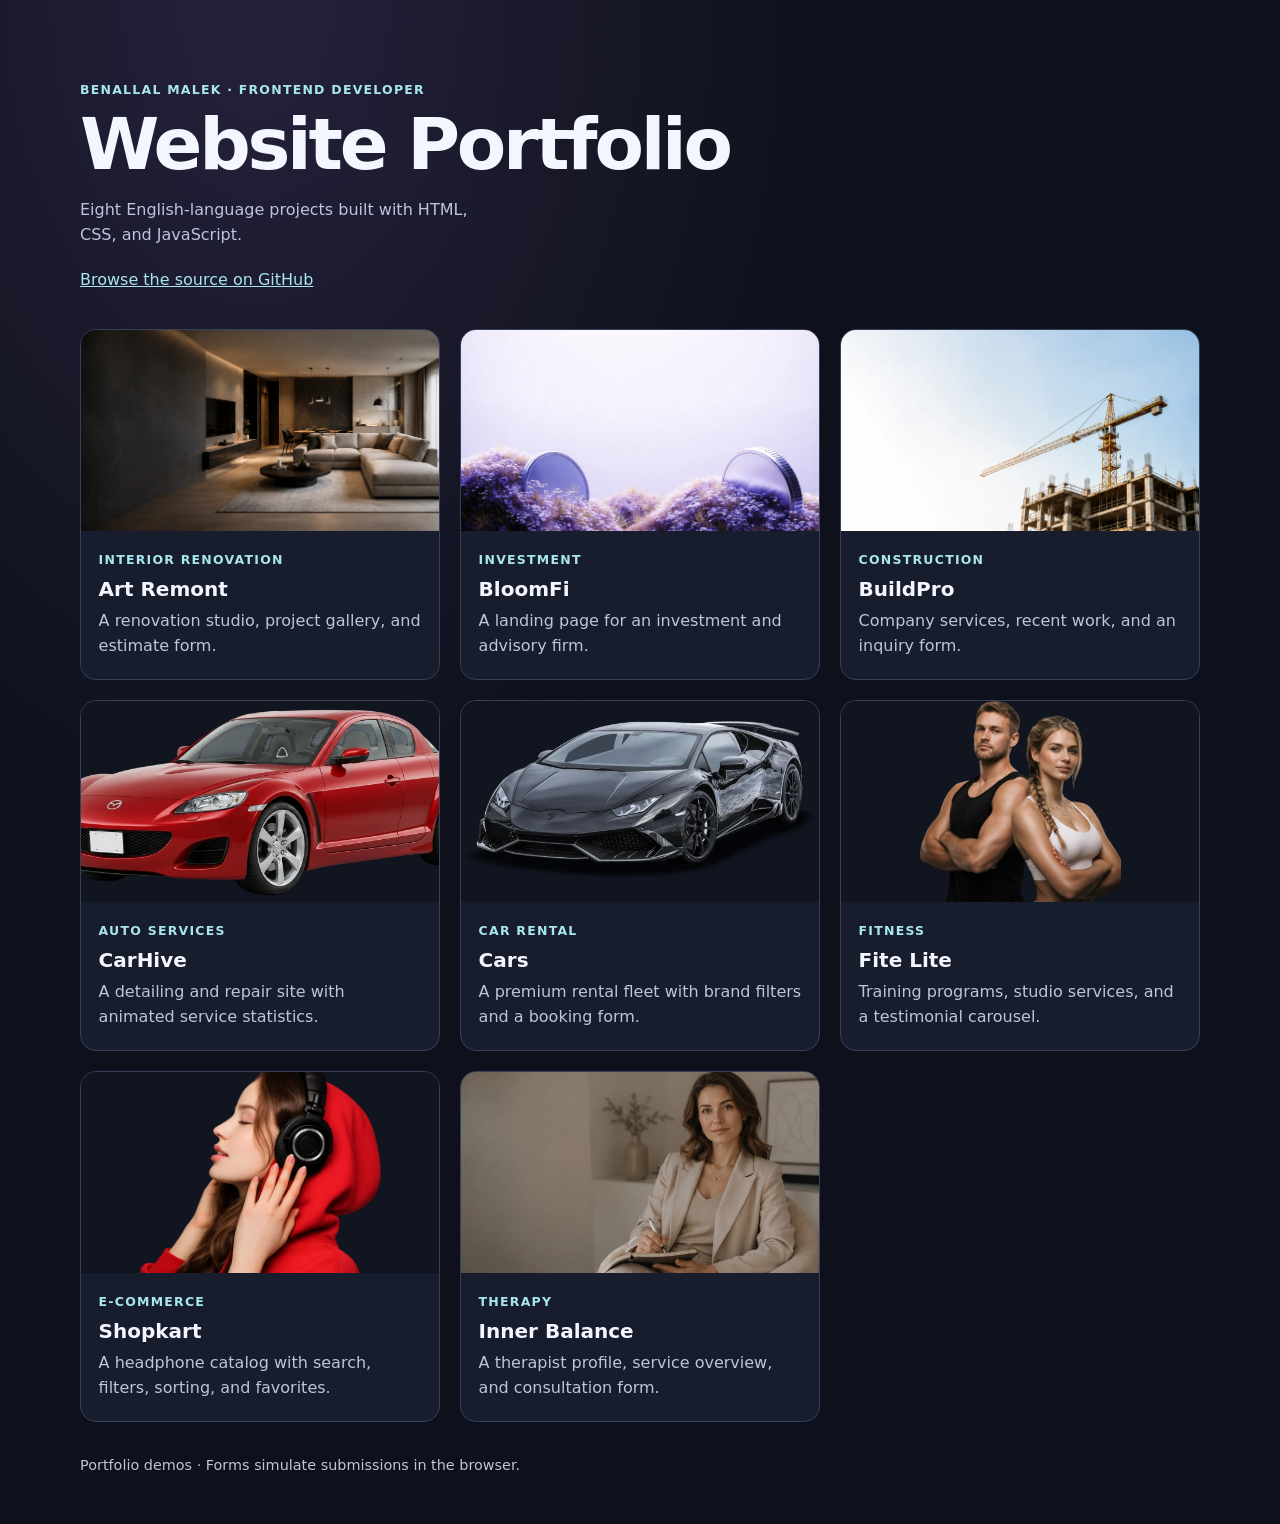
==== index.html @ e19ccd21 "Add eight English-language website demos" ====
<!doctype html>
<html lang="en">
<head>
  <meta charset="utf-8">
  <meta name="viewport" content="width=device-width, initial-scale=1">
  <meta name="description" content="Eight website demos built with HTML, CSS, and JavaScript by Benallal Malek.">
  <title>Website Portfolio | Benallal Malek</title>
  <style>
    :root {
      color-scheme: dark;
      --background: #0e111b;
      --card: #171d2d;
      --border: #35405a;
      --text: #f4f6ff;
      --muted: #bbc5db;
      --accent: #a7e6ed;
    }
    * { box-sizing: border-box; }
    body {
      margin: 0;
      background: radial-gradient(ellipse at 20% 0, #25213b 0, transparent 36rem), var(--background);
      color: var(--text);
      font: 1rem/1.55 system-ui, sans-serif;
    }
    .wrap { width: min(70rem, calc(100% - 2rem)); margin-inline: auto; }
    header { padding-block: clamp(2.5rem, 8vw, 5rem) 2.25rem; }
    .byline, .category {
      color: var(--accent);
      font-size: .78rem;
      font-weight: 700;
      letter-spacing: .1em;
      text-transform: uppercase;
    }
    .byline { margin: 0 0 .45rem; }
    h1 {
      margin: 0;
      font-size: clamp(2.1rem, 6vw, 4.5rem);
      line-height: 1.05;
      letter-spacing: -.045em;
    }
    .intro { max-width: 42ch; margin-bottom: 1.25rem; color: var(--muted); }
    a { color: var(--accent); }
    a:focus-visible { outline: 3px solid var(--accent); outline-offset: 3px; }
    .grid {
      display: grid;
      grid-template-columns: repeat(auto-fit, minmax(min(100%, 17rem), 1fr));
      gap: 1.25rem;
      padding: 0;
      margin: 0;
      list-style: none;
    }
    .grid a {
      display: flex;
      flex-direction: column;
      height: 100%;
      overflow: hidden;
      border: 1px solid var(--border);
      border-radius: 1rem;
      background: var(--card);
      color: inherit;
      text-decoration: none;
    }
    .grid a:hover { border-color: var(--accent); }
    .grid img {
      display: block;
      width: 100%;
      aspect-ratio: 16/9;
      object-fit: cover;
      background: #101520;
    }
    .grid .contained { object-fit: contain; }
    .card-copy { flex: 1; padding: 1rem 1.1rem 1.25rem; }
    .card-copy h2 { margin: .15rem 0 .25rem; font-size: 1.25rem; }
    .card-copy p { margin: 0; color: var(--muted); }
    footer { padding-block: 2rem 3rem; color: var(--muted); font-size: .9rem; }
  </style>
</head>
<body>
  <header class="wrap">
    <p class="byline">Benallal Malek · Frontend developer</p>
    <h1>Website Portfolio</h1>
    <p class="intro">Eight English-language projects built with HTML, CSS, and JavaScript.</p>
    <a href="https://github.com/Benallal-Malek/website-portfolio">Browse the source on GitHub</a>
  </header>
  <main class="wrap">
    <ul class="grid" aria-label="Website demos">
      <li><a href="projects/art-remont/">
        <img src="projects/art-remont/assets/hero.webp" alt="">
        <div class="card-copy">
          <span class="category">Interior renovation</span>
          <h2>Art Remont</h2>
          <p>A renovation studio, project gallery, and estimate form.</p>
        </div>
      </a></li>
      <li><a href="projects/bloomfy/">
        <img src="projects/bloomfy/assets/hero.webp" alt="">
        <div class="card-copy">
          <span class="category">Investment</span>
          <h2>BloomFi</h2>
          <p>A landing page for an investment and advisory firm.</p>
        </div>
      </a></li>
      <li><a href="projects/buildpro/">
        <img src="projects/buildpro/assets/hero.webp" alt="">
        <div class="card-copy">
          <span class="category">Construction</span>
          <h2>BuildPro</h2>
          <p>Company services, recent work, and an inquiry form.</p>
        </div>
      </a></li>
      <li><a href="projects/carhive/">
        <img src="projects/carhive/assets/1.webp" alt="" loading="lazy">
        <div class="card-copy">
          <span class="category">Auto services</span>
          <h2>CarHive</h2>
          <p>A detailing and repair site with animated service statistics.</p>
        </div>
      </a></li>
      <li><a href="projects/cars/">
        <img src="projects/cars/assets/main-car.webp" alt="" loading="lazy" class="contained">
        <div class="card-copy">
          <span class="category">Car rental</span>
          <h2>Cars</h2>
          <p>A premium rental fleet with brand filters and a booking form.</p>
        </div>
      </a></li>
      <li><a href="projects/fite-lite/">
        <img src="projects/fite-lite/assets/header.webp" alt="" loading="lazy" class="contained">
        <div class="card-copy">
          <span class="category">Fitness</span>
          <h2>Fite Lite</h2>
          <p>Training programs, studio services, and a testimonial carousel.</p>
        </div>
      </a></li>
      <li><a href="projects/head-phones/">
        <img src="projects/head-phones/assets/hero.webp" alt="" loading="lazy">
        <div class="card-copy">
          <span class="category">E-commerce</span>
          <h2>Shopkart</h2>
          <p>A headphone catalog with search, filters, sorting, and favorites.</p>
        </div>
      </a></li>
      <li><a href="projects/iner-balance/">
        <img src="projects/iner-balance/assets/hero.webp" alt="" loading="lazy">
        <div class="card-copy">
          <span class="category">Therapy</span>
          <h2>Inner Balance</h2>
          <p>A therapist profile, service overview, and consultation form.</p>
        </div>
      </a></li>
    </ul>
  </main>
  <footer class="wrap">Portfolio demos · Forms simulate submissions in the browser.</footer>
</body>
</html>
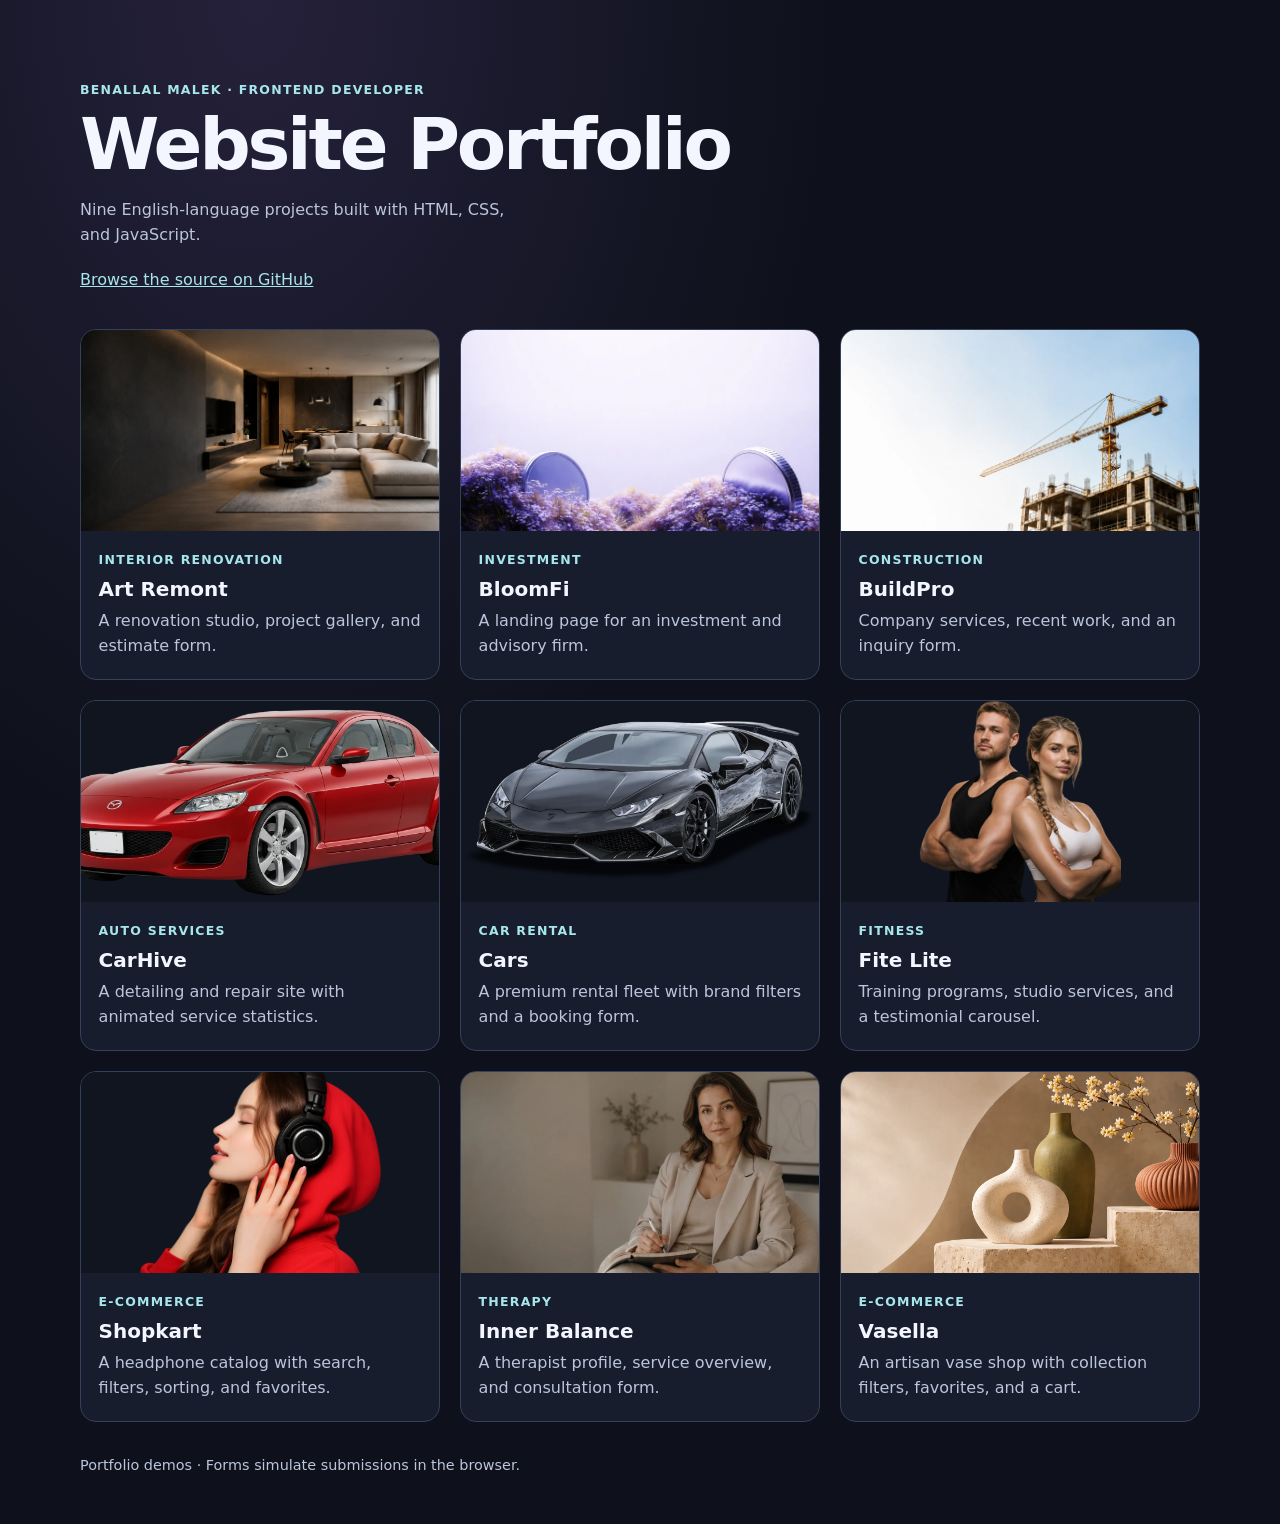
==== commit 1a38b658: "Publish the English Vasella storefront demo" ====
--- a/index.html
+++ b/index.html
@@ -3,7 +3,7 @@
 <head>
   <meta charset="utf-8">
   <meta name="viewport" content="width=device-width, initial-scale=1">
-  <meta name="description" content="Eight website demos built with HTML, CSS, and JavaScript by Benallal Malek.">
+  <meta name="description" content="Nine website demos built with HTML, CSS, and JavaScript by Benallal Malek.">
   <title>Website Portfolio | Benallal Malek</title>
   <style>
     :root {
@@ -79,7 +79,7 @@
   <header class="wrap">
     <p class="byline">Benallal Malek · Frontend developer</p>
     <h1>Website Portfolio</h1>
-    <p class="intro">Eight English-language projects built with HTML, CSS, and JavaScript.</p>
+    <p class="intro">Nine English-language projects built with HTML, CSS, and JavaScript.</p>
     <a href="https://github.com/Benallal-Malek/website-portfolio">Browse the source on GitHub</a>
   </header>
   <main class="wrap">
@@ -148,6 +148,14 @@
           <p>A therapist profile, service overview, and consultation form.</p>
         </div>
       </a></li>
+      <li><a href="projects/vasella/">
+        <img src="projects/vasella/assets/images/hero.webp" alt="" loading="lazy">
+        <div class="card-copy">
+          <span class="category">E-commerce</span>
+          <h2>Vasella</h2>
+          <p>An artisan vase shop with collection filters, favorites, and a cart.</p>
+        </div>
+      </a></li>
     </ul>
   </main>
   <footer class="wrap">Portfolio demos · Forms simulate submissions in the browser.</footer>
